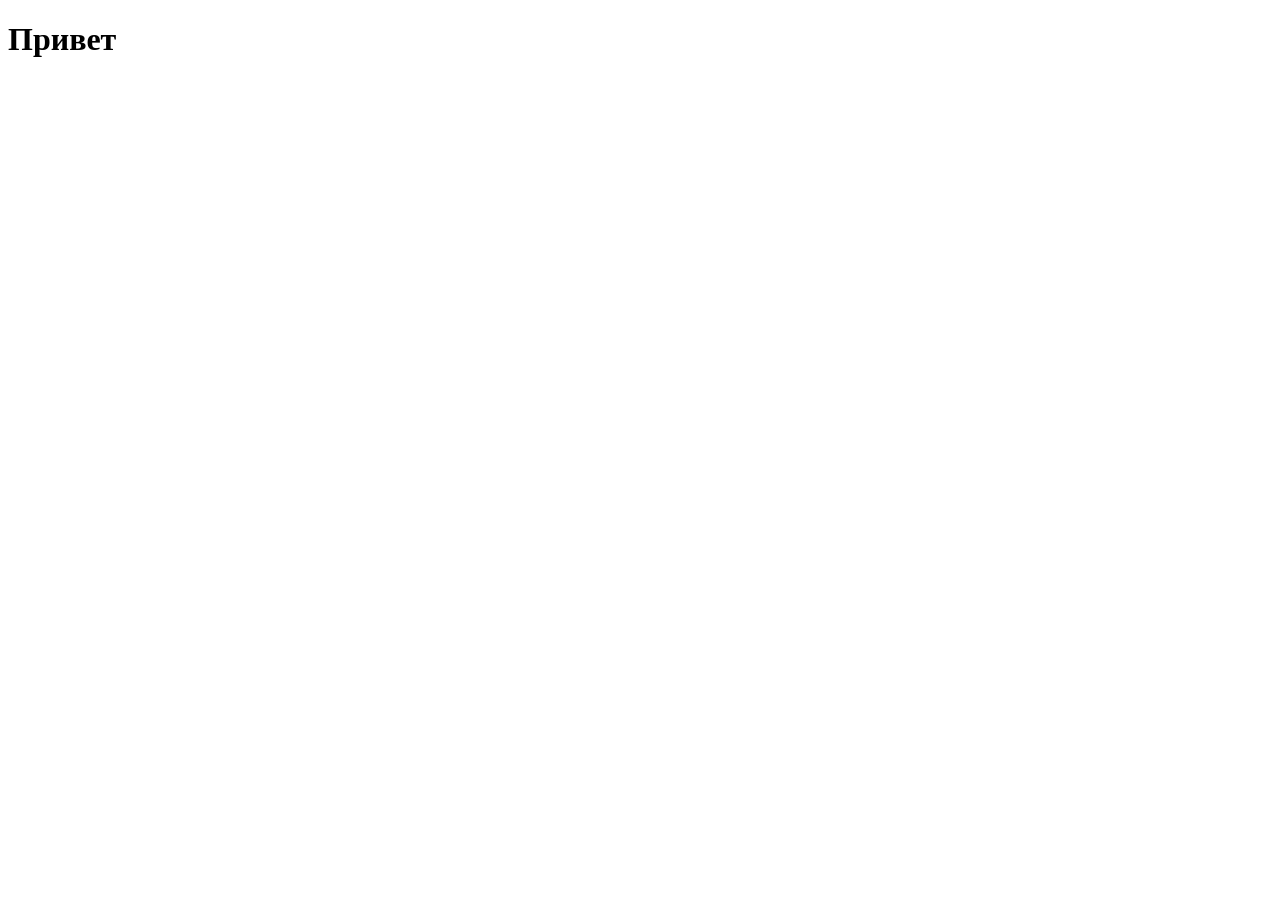
==== hw-1/index.html @ a37c357d "Изменения в файле index.html" ====
<!DOCTYPE html>
<html lang="en">
<head>
    <meta charset="UTF-8">
    <meta name="viewport" content="width=device-width, initial-scale=1.0">
    <title>Mini-Game</title>
</head>
<body>
    <header></header>
    <h1>Привет</h1>
</body>
</html>
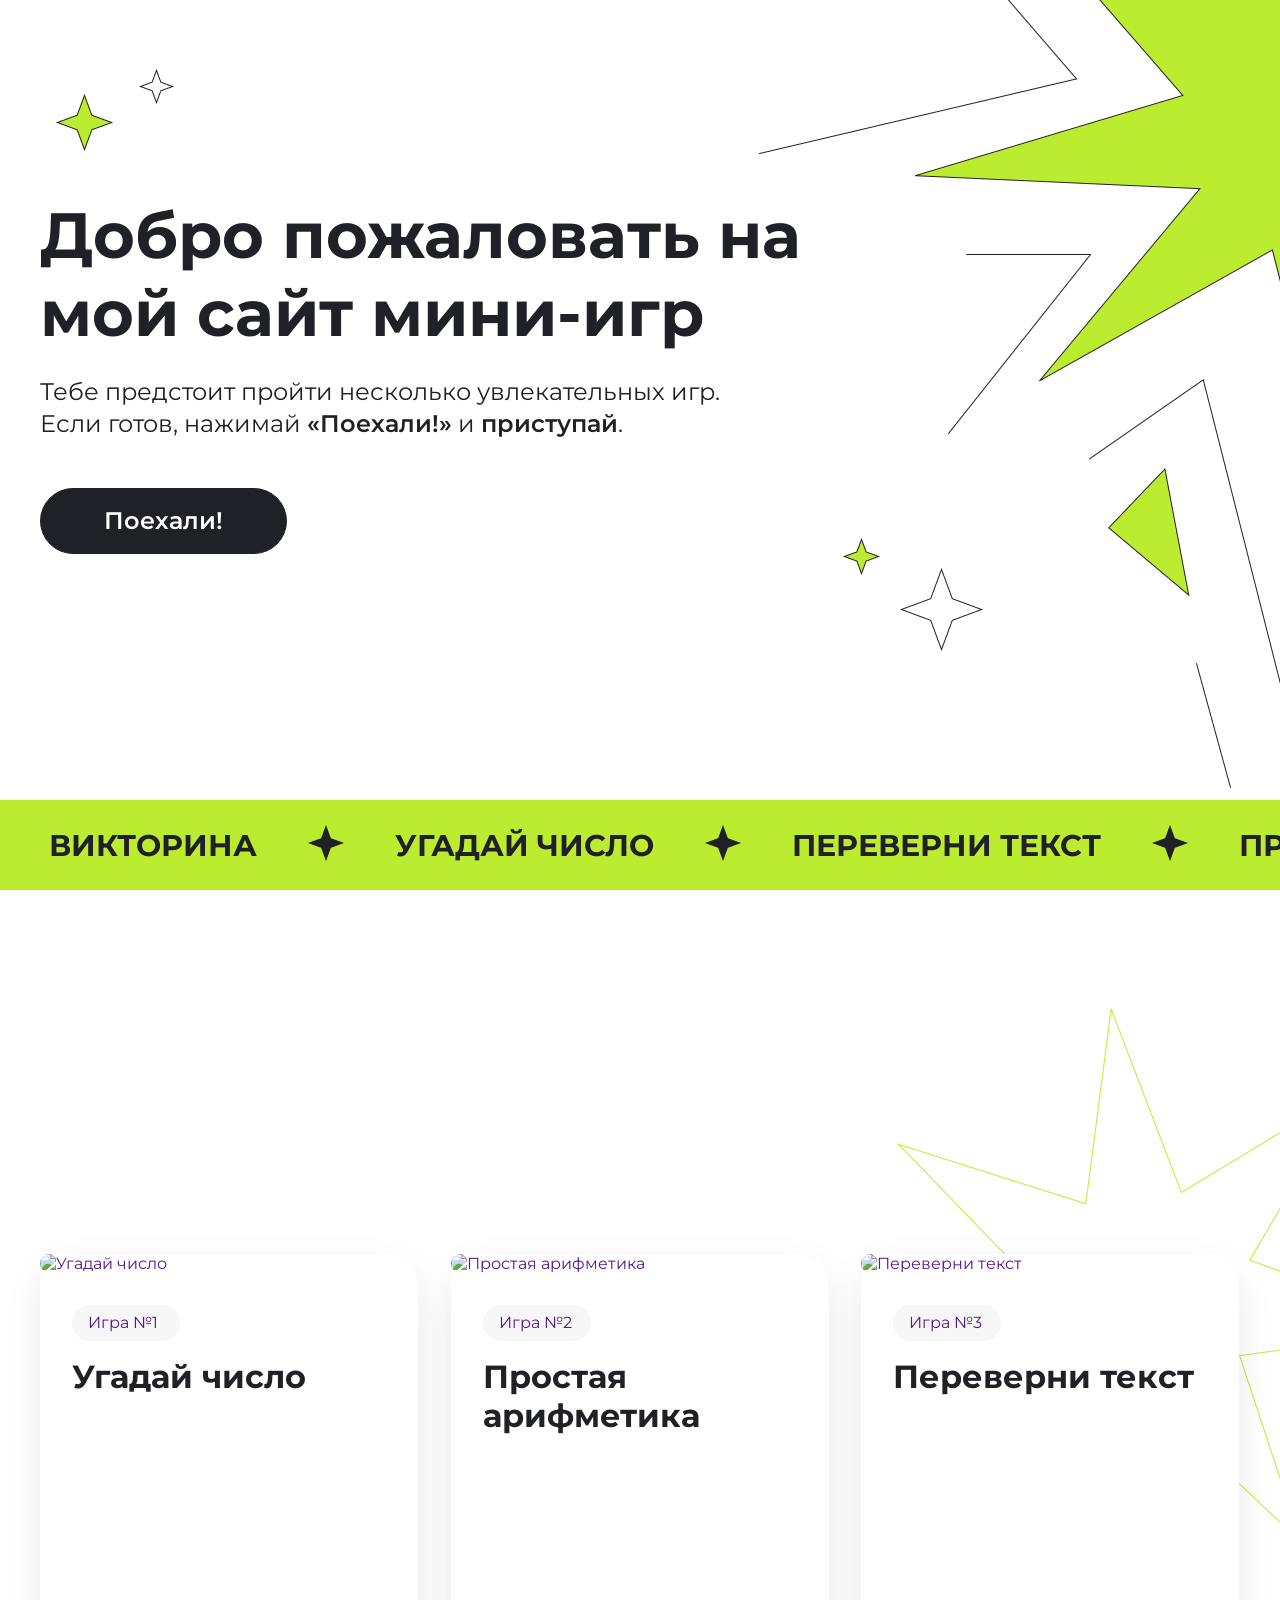
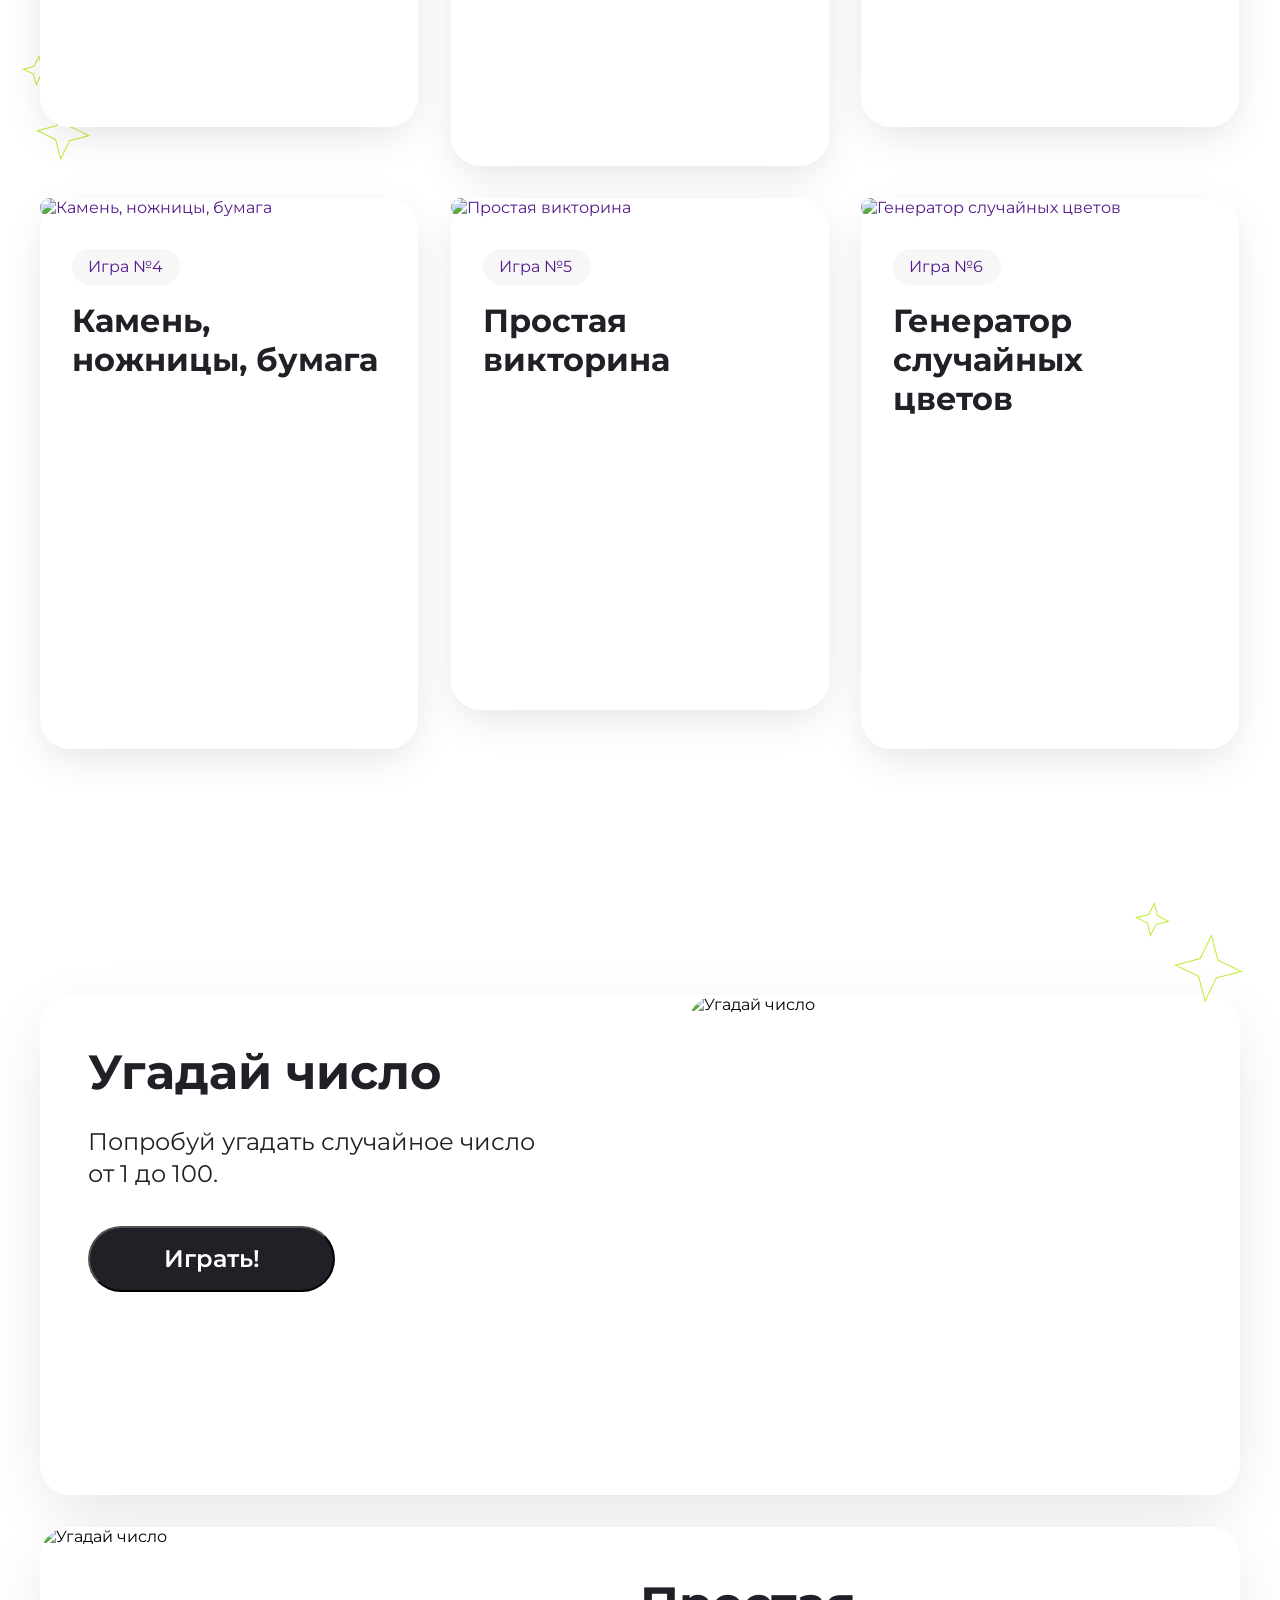
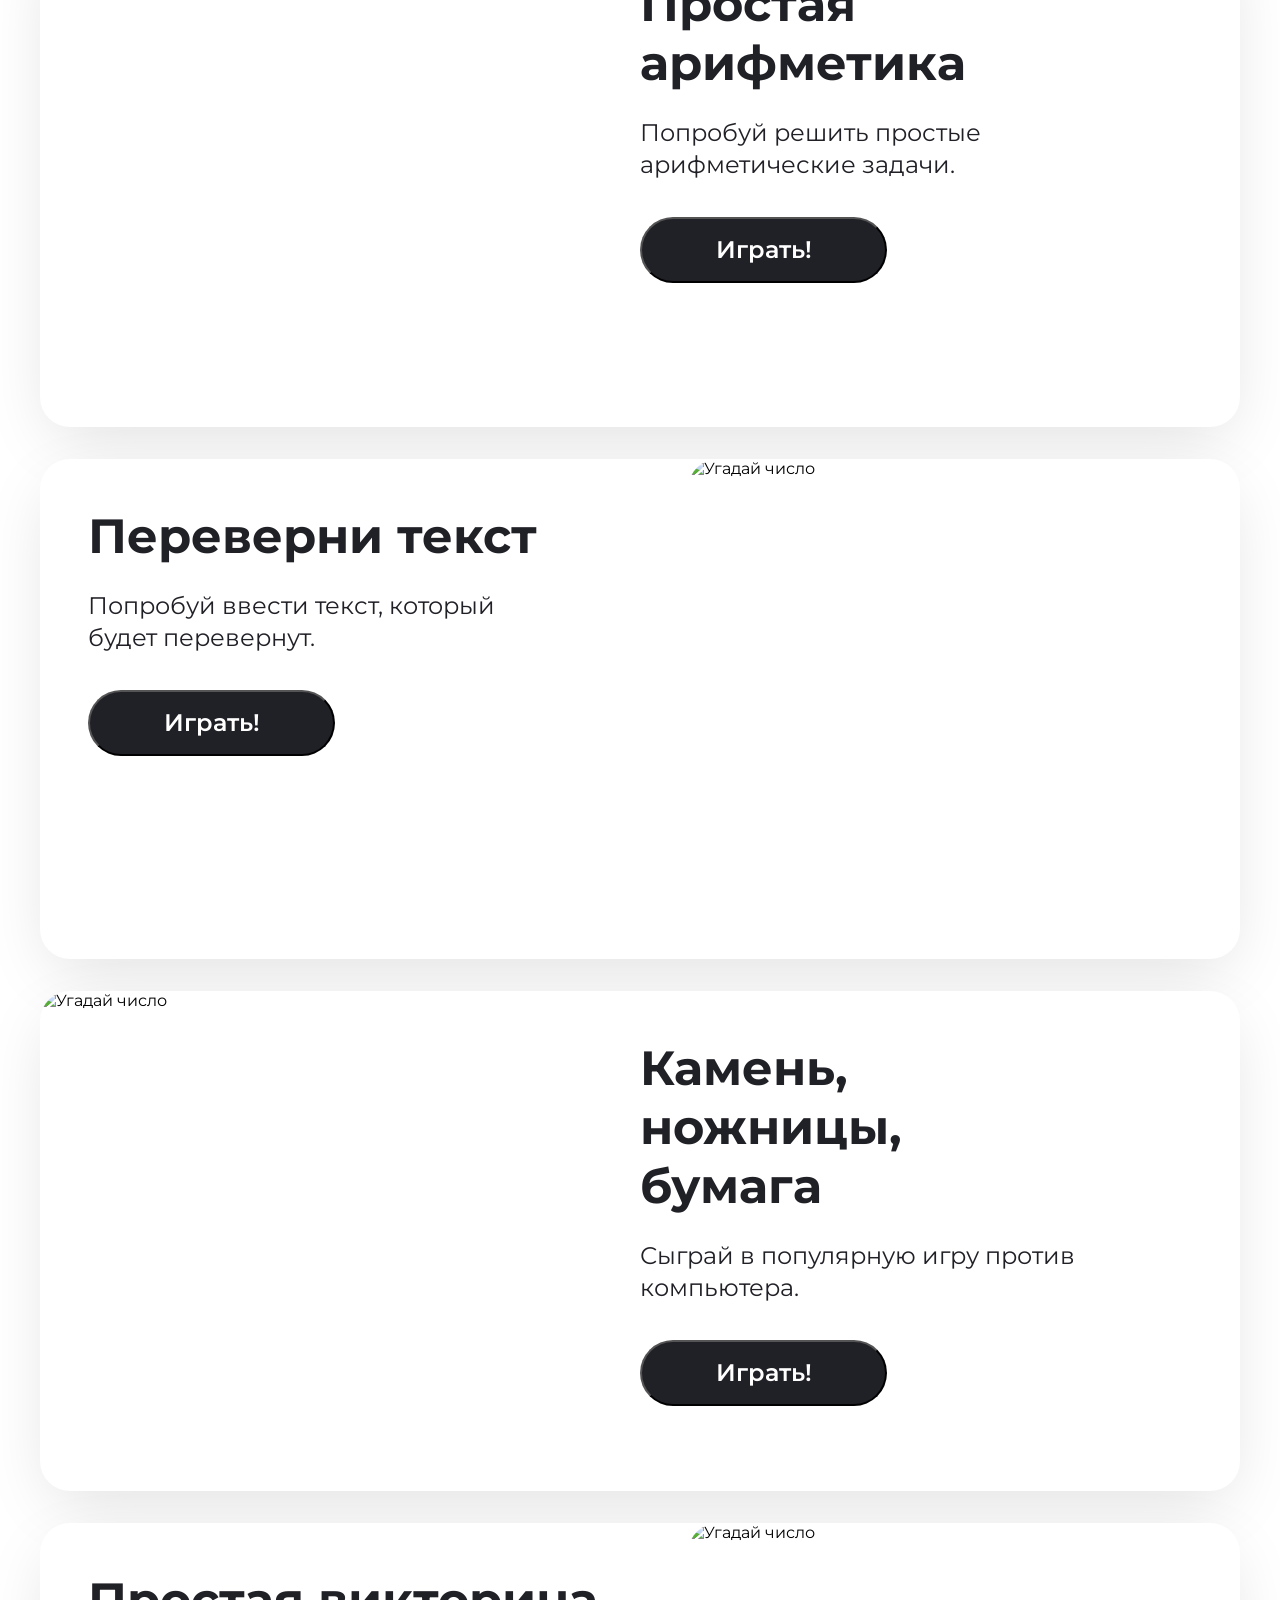
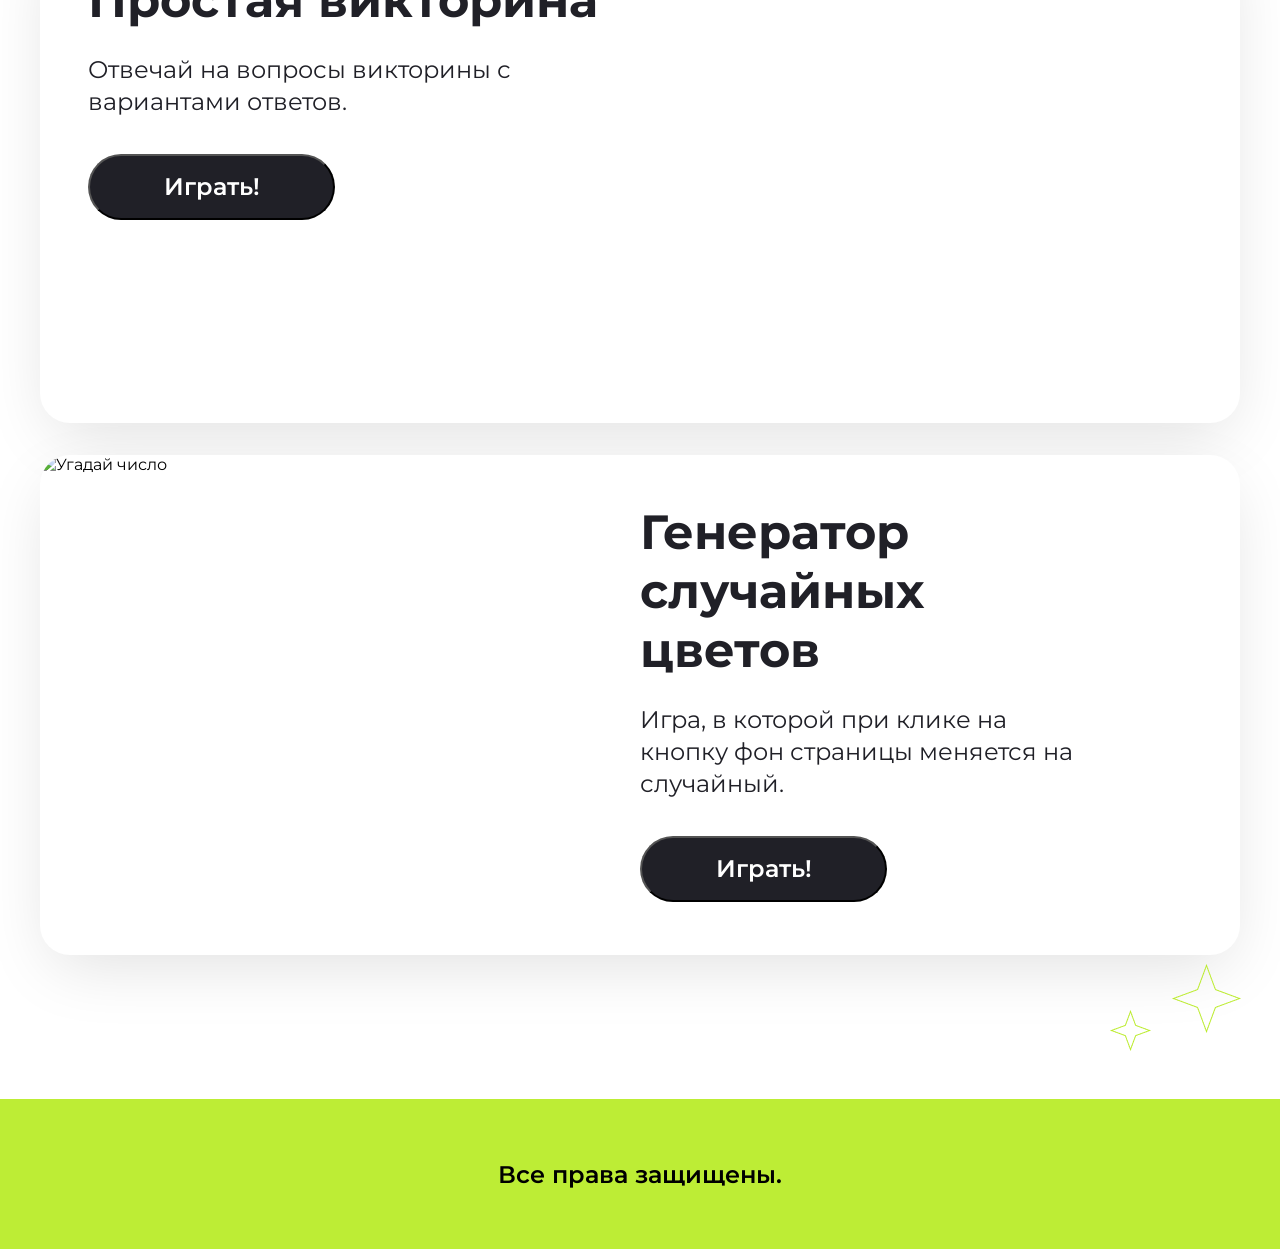
==== commit b8120bb9: "требуется ОГРОМНАЯ помощь" ====
--- a/hw-1/index.html
+++ b/hw-1/index.html
@@ -1,12 +1,195 @@
-<!DOCTYPE html>
+<!doctype html>
 <html lang="en">
-<head>
-    <meta charset="UTF-8">
-    <meta name="viewport" content="width=device-width, initial-scale=1.0">
+  <head>
+    <meta charset="UTF-8" />
+    <meta name="viewport" content="width=device-width, initial-scale=1.0" />
     <title>Mini-Game</title>
-</head>
-<body>
-    <header></header>
-    <h1>Привет</h1>
-</body>
-</html>+    <link rel="preconnect" href="https://fonts.googleapis.com" />
+    <link rel="preconnect" href="https://fonts.gstatic.com" crossorigin />
+    <link
+      href="https://fonts.googleapis.com/css2?family=Montserrat:ital,wght@0,100..900;1,100..900&display=swap"
+      rel="stylesheet"
+    />
+    <link rel="stylesheet" href="style.css" />
+  </head>
+  <body>
+     <div class="top center">
+      <header></header>
+       <div class="top__star">
+        <img class="star-1" src="images/star-1.png" alt="Star-1">
+        <img class="star-2" src="images/star-2.png" alt="star-2">
+        <img class="star-3" src="images/star-3.png" alt="star-3">
+        <img class="star-4" src="images/star-4.png" alt="star-4">
+            <img class="star-5" src="images/star-5.png" alt="star-5">     
+        <img class="line-1" src="images/line-1.png" alt="line-1">
+        <img class="line-2" src="images/line-2.png" alt="line-2"> 
+            <img class="line-3" src="images/line-3.png" alt="line-3">     
+        <img class="line-4" src="images/line-4.png" alt="line-4">
+        <img class="figure" src="images/figure.png" alt="figure">
+      </div> 
+      <section>
+        <h1 class="top__title">Добро пожаловать на мой сайт мини-игр</h1>
+        <p class="top__text">Тебе предстоит пройти несколько увлекательных игр. <br> Если готов, нажимай <span class="top__text-semibold">«Поехали!»</span> и <span class="top__text-semibold">приступай</span>.
+        </p>
+        <button class="top__button">Поехали!</button>
+      </section>
+    </div>
+     <div class="animated-line">
+        <div class="animated-line__content">
+          <span class="animated-line__text">Викторина</span>
+          <span class="animated-line__text">угадай число</span>
+          <span class="animated-line__text">Переверни текст</span>
+          <span class="animated-line__text">Простая арифметика</span>
+          <span class="animated-line__text">Камень, ножницы, бумага</span>
+          <span class="animated-line__text">Генератор случайных цветов</span>
+        </div>
+      </div>  
+    <section class="product-box center">
+           <img class="star-6" src="images/star-6.png" alt="star-6">     
+      <img class="star-7" src="images/star-7.png" alt="star-7">
+      <img class="star-8" src="images/star-8.png" alt="star-8"> 
+      <h2 class="product-box__title">Об играх</h2>
+      <p class="product-box__text">В моей коллекции представлено 6 игр на разные темы. <br> Игры несложные — в них может поиграть каждый. <br> Все игры доступны для пользования.</p>
+      <div class="product-box__content">
+        <a class="product-link" href="">
+          <article class="product">
+          <img class="product__image" src="images/cart-1.jpg" alt="Угадай число"/>
+          <div class="product__info">
+            <div class="product__text-box">
+              <p class="product__text">Игра №1</p>
+            </div>
+            <h3 class="product__name">Угадай число</h3>
+          </div>
+        </article>
+      </a>
+      <a class="product-link product-link_big" href="">
+        <article class="product product-big">
+          <img class="product__image" src="images/cart-2.jpg" alt="Простая арифметика"/>
+          <div class="product__info">
+            <div class="product__text-box">
+              <p class="product__text">Игра №2</p>
+            </div>
+            <h3 class="product__name">Простая арифметика</h3>
+          </div>
+        </article>
+      </a>
+      <a class="product-link" href="">
+        <article class="product">
+          <img class="product__image" src="images/cart-3.jpg" alt="Переверни текст"/>
+          <div class="product__info">
+            <div class="product__text-box">
+              <p class="product__text">Игра №3</p>
+            </div>
+            <h3 class="product__name">Переверни текст</h3>
+          </div>
+        </article>
+      </a>
+      <a class="product-link product-link_2row" href="">
+        <article class="product product-big_2row">
+          <img class="product__image" src="images/cart-4.jpg" alt="Камень, ножницы, бумага"/>
+          <div class="product__info">
+            <div class="product__text-box">
+              <p class="product__text">Игра №4</p>
+            </div>
+            <h3 class="product__name">Камень, ножницы, бумага</h3>
+          </div>
+        </article>
+      </a>
+      <a class="product-link product-link_big" href="">
+        <article class="product product-big">
+          <img class="product__image" src="images/cart-5.jpg" alt="Простая викторина"/>
+          <div class="product__info">
+            <div class="product__text-box">
+              <p class="product__text">Игра №5</p>
+            </div>
+            <h3 class="product__name">Простая викторина</h3>
+          </div>
+        </article>
+      </a>
+      <a class="product-link product-link_2row" href="">
+        <article class="product product-big_2row">
+          <img class="product__image" src="images/cart-6.jpg" alt="Генератор случайных цветов"/>
+          <div class="product__info">
+            <div class="product__text-box">
+              <p class="product__text">Игра №6</p>
+            </div>
+            <h3 class="product__name">Генератор случайных цветов</h3>
+          </div>
+        </article>
+      </a>
+      </div>
+    </section>
+    <section class="game-box center">
+      <img class="star-9" src="images/star-9.png" alt="star-9">
+      <img class="star-10" src="images/star-10.png" alt="star-10">
+      <img class="star-11" src="images/star-11.png" alt="star-11">
+      <img class="star-12" src="images/star-12.png" alt="star-12">
+      <h2 class="game-box__title">Мини-игры</h2>
+      <div class="game-box__content">
+<article class="game">
+  <div class="game__content">
+    <div class="game__info">
+      <h3 class="game__name">Угадай число</h3>
+      <p class="game__text">Попробуй угадать случайное число от 1 до 100.</p>
+    </div>
+  <button class="game__button">Играть!</button>
+  </div>
+   <img class="game__image" src="images/game-cart-1.jpg" alt="Угадай число"> 
+</article>
+<article class="game">
+  <img class="game__image" src="images/game-cart-2.jpg" alt="Угадай число">
+  <div class="game__content">
+    <div class="game__info">
+      <h3 class="game__name">Простая арифметика</h3>
+      <p class="game__text">Попробуй решить простые арифметические задачи.</p>
+    </div>
+  <button class="game__button">Играть!</button>
+  </div>
+</article>
+<article class="game">
+  <div class="game__content">
+    <div class="game__info">
+      <h3 class="game__name">Переверни текст</h3>
+      <p class="game__text">Попробуй ввести текст, который будет перевернут.</p>
+    </div>
+  <button class="game__button">Играть!</button>
+  </div>
+   <img class="game__image" src="images/game-cart-3.jpg" alt="Угадай число"> 
+</article>
+<article class="game">
+  <img class="game__image" src="images/game-cart-4.jpg" alt="Угадай число">
+  <div class="game__content">
+    <div class="game__info">
+      <h3 class="game__name">Камень,<br> ножницы,<br> бумага</h3>
+      <p class="game__text">Сыграй в популярную игру против компьютера.</p>
+    </div>
+  <button class="game__button">Играть!</button>
+  </div>
+</article>
+<article class="game">
+  <div class="game__content">
+    <div class="game__info">
+      <h3 class="game__name">Простая викторина</h3>
+      <p class="game__text">Отвечай на вопросы викторины с вариантами ответов.</p>
+    </div>
+  <button class="game__button">Играть!</button>
+  </div>
+   <img class="game__image" src="images/game-cart-5.jpg" alt="Угадай число"> 
+</article>
+<article class="game">
+  <img class="game__image" src="images/game-cart-6.jpg" alt="Угадай число">
+  <div class="game__content">
+    <div class="game__info">
+      <h3 class="game__name">Генератор<br> случайных<br> цветов</h3>
+      <p class="game__text">Игра, в которой при клике на кнопку фон страницы меняется на случайный.</p>
+    </div>
+  <button class="game__button">Играть!</button>
+  </div>
+</article>
+      </div>
+    </section> 
+    <footer class="footer center">
+      <p class="footer__text">Все права защищены.</p>
+    </footer>
+  </body>
+</html>
--- a/hw-1/style.css
+++ b/hw-1/style.css
@@ -0,0 +1,545 @@
+ 
+ 
+ 
+ 
+ 
+ 
+ 
+ 
+ /* 
+ 
+ Здравствуйте дз не готово к сдаче но я не могу в обсуждениях показать весь код
+ Всё было нормально пока я не сделал полосу анимированную с не большой помощью ИИ в позиционировании 
+ (почему то все смещалось внил и вправо зха пределы блока).
+ собрался делать коммит и увидел,Ю что картинка стала шире. До полосы анимированной я сделал всё звездочки на странице
+ всё было нормально, мне даже не пришлось их скрывать, они сами скрылись за пределами страницы и все было отлично. 
+ потом появиллась полоса прокрутки горизонтальная и звезды проявились за пределами страницы. 
+ так как нам не показывали как скрывать части элементов я воспользовался ИИ. все спрятал
+ Сделал полосу и увидел больше содержимого. вполлосе появилось больше текста, звезды стало большу часть видно.
+ увидел в отладчике, что 
+ блок top стал 1440px ширина вместо 1200
+ ширина body увеличилась с 1440 до 1654px
+ пока пытался как то решить это с ИИ ширина еще раз увеличилась до 2028px.
+ Снова пытался решить и исользоовал overflow: hidden и у меня появилось белое пространтство справа
+ которе увеличивалось само по себе каждый раз, от маленнькой колосы до поллвины экрана. 
+ потом я продолжил пытаться устранить причину и методом исключения удалял блоки и стили по очереди. подклбчал скрипты, рамки и цвета для проверки
+ ничего не нашел. Ниодин из элементов не обладает шириной больше 1440px, ничего не вылехадл. я скрыл полосу и звезды.
+ ничего не решало проблему, как в один моентприоткрытом отладчике проблема не исчезла, 
+ но когда я его закрыл, снова появилось белое пространство, которе не является часть body.
+ Проблкма не в браузере, пробовал октрывать в другом. К сожалению, так как только познакомился с коммитами, забыл сделать и откатываться некуда.
+ Я и ИИ не справились. Если после вашего ответа не проучится решить эту проблему, вижу только ваинат полностью все переписывать, 
+ но подозреваю что снова наткнусь на эту проблему из за какой то строчки.
+
+ очень тяжело было сделать полосу анимированную, по причине того, что всё сьезжало и не применялись падинги и gap. 
+ и эти звездочки позиционировать импровизируя и скрывать вообще капец. А в лекциях нам такого не показывали
+ так же в блоке "об играх" grid было тяжело реальзовать. Наставник сказал, оставить текущее решение. 
+ Там у карточки 1, 3, 5 почему то зеленое пространство снизу, отступы не заданные и я многочасов пытался убнрать из с ИИ, но не вышло.
+
+ помгите пожалуйста решить проблему с белым пространством, звездами и полосой. Соориентировать меня типо. 
+ 
+ */
+
+
+ 
+ 
+ 
+ 
+ 
+ 
+ * {                                        
+  margin: 0;
+  padding: 0;
+}
+
+ html, body {
+  max-width: 1440px;
+   overflow-x: hidden;  
+}    
+
+body,
+input,
+button,
+textarea,
+select {
+  font-family: "Montserrat", sans-serif;
+  font-optical-sizing: auto;
+}
+
+.center {
+  padding-left: calc(50% - 600px);
+  padding-right: calc(50% - 600px);
+}
+
+.star-1 {  
+position: absolute;
+top: 11.75%;
+left: 4.375%;
+}
+
+.star-2 {  
+position: absolute;
+top: 8.625%;
+left: 10.83%;
+}
+
+.star-3 {  
+position: absolute;
+top: 67.25%;
+left: 65.83%;
+}
+
+.star-4 {  
+position: absolute;
+top: 71%;
+left: 70.35%;
+}
+
+.star-5 {  
+position: absolute;
+top: -32%;
+left: 71.5%;
+}
+
+.line-1 { 
+position: absolute;
+top: -1.25%;
+left: 59.3%;
+}
+
+.line-2 { 
+position: absolute;
+top: 31.75%;
+left: 74.1%;
+}
+
+.line-3 { 
+position: absolute;
+top: 47.4%;
+left: 85.1%;
+overflow: visible;
+}
+
+.line-4 { 
+position: absolute;
+top: 82.9%;
+left: 93.4%;
+}
+
+.figure { 
+position: absolute;
+top: 58.5%;
+left: 86.6%;
+} 
+
+.top {
+  background-image: url(images/top.jpg);
+  background-repeat: no-repeat;
+  background-size: cover;
+  background-position: center;
+  height: 800px;
+  position: relative;
+  overflow: visible;    
+
+.top__title {                              
+color: rgba(32, 32, 39, 1);
+font-family: "Montserrat";
+font-size: 64px;
+font-weight: 700;
+line-height: 78px;
+letter-spacing: 0px;
+text-align: left;
+max-width: 769px;
+padding-top: 196px;
+padding-bottom: 24px;
+}
+
+.top__text {  
+color: rgba(32, 32, 39, 1);
+font-family: "Montserrat";
+font-size: 24px;
+font-weight: 400;
+line-height: 32px;
+letter-spacing: 0px;
+text-align: left;
+max-width: 769px;
+}
+
+.top__text-semibold { 
+  font-weight: 600;
+
+}
+
+.top__button {  
+box-sizing: border-box;
+border: 1px solid rgba(32, 32, 39, 1);
+border-radius: 60px;
+background: rgba(32, 32, 39, 1);
+color: rgba(255, 255, 255, 1);
+font-family: "Montserrat";
+font-size: 24px;
+font-weight: 600;
+line-height: 34px;
+letter-spacing: 0%;
+text-align: center;
+width: 247px;
+height: 66px;
+margin-top: 48px;
+margin-bottom: 156px;
+}
+
+.top__button:hover {  
+  border: 1px solid rgba(0, 0, 0, 1);
+  background: rgba(255, 255, 255, 1);
+  color: rgba(32, 32, 39, 1);
+}
+}
+
+  .animated-line {
+  background-color: rgba(188, 236, 48, 1);
+  width: 100%;
+  height: 90px;
+  overflow: hidden;
+  white-space: nowrap;
+  z-index: 1; 
+}
+
+.animated-line__content {
+  display: inline-flex;
+  align-items: center;
+  gap: 51px;
+  height: 100%;
+  padding: 27px 49px;
+  box-sizing: border-box;
+}
+
+.animated-line__text {
+  display: inline-flex;
+  align-items: center;
+  gap: 51px;
+  color: rgba(32, 32, 39, 1);
+  font-family: "Montserrat", sans-serif;
+  font-size: 30px;
+  font-weight: 700;
+  line-height: 110%;
+  letter-spacing: 4%;
+  text-transform: uppercase;
+}
+
+.animated-line__text::after {
+  content: url(images/animated-line-star.png);
+  display: inline-flex;
+  align-items: center;
+  line-height: 1;
+} 
+
+.star-6 { 
+position: absolute;
+top: 8%;
+left: 68%;
+overflow: visible;
+}
+
+.star-7 { 
+position: absolute;
+top: 52.4%;
+left: 1.7%;
+}
+
+.star-8 { 
+position: absolute;
+top: 55.9%;
+left: 2.8%;
+} 
+
+
+
+.product-box {  
+background-image: url(images/product-box.jpg);
+background-size: cover;
+background-repeat: no-repeat;
+background-position: center;
+position: relative;
+
+
+.product-box__title {                   
+color: rgba(255, 255, 255, 1);
+font-family: "Montserrat";
+font-size: 64px;
+font-weight: 700;
+line-height: 78px;
+letter-spacing: 0px;
+text-align: left;
+padding-top: 94px;
+padding-bottom: 24px;
+}
+
+.product-box__text { 
+color: rgba(255, 255, 255, 1);
+font-family: "Montserrat";
+font-size: 24px;
+font-weight: 400;
+line-height: 32px;
+letter-spacing: 0px;
+text-align: left;
+padding-bottom: 72px;
+width: 788px;
+}
+}
+
+.product-box__content { 
+display: grid;
+grid-template-columns: repeat(12, 1fr);   
+gap: 32px; 
+}
+
+
+.product-link { 
+display: block;
+width: 378px;
+height: 473px;
+text-decoration: none;
+ grid-column: span 4; 
+ z-index: 1;
+}
+
+.product-link_big { 
+  display: block;
+  width: 378px;  
+  height: 512px;
+  text-decoration: none;
+  grid-column: span 4; 
+}
+
+.product-link_2row {  
+width: 378px;
+height: 551px;
+display: block;
+text-decoration: none;
+grid-column: span 4; 
+}
+
+.product { 
+border-radius: 30px;
+box-shadow: 0px 12.61px 42.251190185546875px -7.57px rgba(0, 0, 0, 0.13);
+background: rgba(255, 255, 255, 1);   
+width: 378px;
+height: 473px;
+
+
+.product__image {         
+width: 378px;
+height: 314px;
+border-radius: 30px;
+}
+
+.product__info {  
+  display: flex;
+  flex-direction: column;
+  justify-content: flex-start;
+  align-items: flex-start;
+  gap: 16px;
+  padding: 32px 32px 36px 32px;
+}
+
+.product__text-box {  
+width: 108px;
+height: 36px;
+border-radius: 52.58px;
+background: rgba(247, 247, 247, 1);
+}
+
+.product__text {  
+display: flex;
+flex-direction: row;
+justify-content: flex-start;
+align-items: center;
+padding: 8px 16px 10px 16px;
+}
+
+
+
+.product__name {  
+color: rgba(32, 32, 39, 1);
+font-family: "Montserrat";
+font-size: 32px;
+font-weight: 700;
+line-height: 39px;
+letter-spacing: 0px;
+text-align: left;
+}
+}
+
+
+.product-big {  
+height: 512px;
+}
+
+.product-big_2row { 
+ height: 551px;
+}
+
+ .star-9 { 
+position: absolute;
+top: 4.3%;
+left: 88.7%;
+}
+
+.star-10 { 
+position: absolute;
+top: 5.2%;
+left: 91.7%;
+}
+
+.star-11 { 
+position: absolute;
+top: 97.5%;
+left: 86.7%;
+}
+
+.star-12 { 
+position: absolute;
+top: 96.2%;
+left: 91.6%;
+} 
+
+.game-box { 
+background-image: url(images/game-box.jpg);
+background-size: cover;
+background-repeat: no-repeat;
+background-position: center;
+position: relative;
+
+.game-box__title {  
+  color: rgba(255, 255, 255, 1);
+font-family: "Montserrat";
+font-style: Bold;
+font-size: 64px;
+font-weight: 700;
+line-height: 78px;
+letter-spacing: 0px;
+text-align: left;
+padding-top: 96px;
+padding-bottom: 72px;
+}
+
+.game-box__content {    
+display: flex;
+flex-direction: column;
+justify-content: flex-start;
+gap: 32px;
+padding-bottom: 144px;
+}
+}
+
+
+
+.game { 
+border-radius: 30px;
+box-shadow: 0px 20px 67px -12px rgba(0, 0, 0, 0.13);
+background: rgba(255, 255, 255, 1);
+display: flex;
+flex-direction: row;
+justify-content: flex-start;
+align-items: flex-start;
+height: 500px;
+
+.game__content {   
+display: flex;
+flex-direction: column;
+justify-content: flex-start;
+align-items: flex-start;
+gap: 36px;
+padding: 48px 48px 203px 48px;
+width: 600px;
+}
+.game__info { 
+display: flex;
+flex-direction: column;
+justify-content: flex-start;
+align-items: flex-start;
+gap: 24px;
+
+}
+
+.game__name { 
+color: rgba(32, 32, 39, 1);
+font-family: "Montserrat";
+font-size: 48px;
+font-weight: 700;
+line-height: 59px;
+letter-spacing: 0px;
+text-align: left;
+}
+
+.game__text { 
+color: rgba(32, 32, 39, 1);
+font-family: "Montserrat";
+font-size: 24px;
+font-weight: 400;
+line-height: 32px;
+letter-spacing: 0px;
+text-align: left;
+width: 447px;
+}
+
+.game__button { 
+color: rgba(255, 255, 255, 1);
+font-family: "Montserrat";
+font-style: SemiBold;
+font-size: 24px;
+font-weight: 600;
+line-height: 141.69%;
+letter-spacing: 0%;
+text-align: center;
+border-radius: 60px;
+background: rgba(32, 32, 39, 1);
+width: 247px;
+height: 66px;
+width: 247px;
+height: 66px;
+}
+
+.game__image {  
+border-radius: 30px;
+width: 600px;
+height: 500px;
+}
+
+}
+
+footer {  
+background: rgba(189, 237, 53, 1);
+height: 150px;
+display: flex;
+justify-content: center;  
+align-items: center;
+
+.footer__text { 
+color: rgba(0, 0, 0, 1);
+font-family: "Montserrat";
+font-size: 24px;
+font-weight: 600;
+line-height: 29px;
+letter-spacing: 0px;
+text-align: center;
+} 
+} 
+
+
+
+
+
+
+
+
+
+
+
+
+
+
+
+
+
+
+
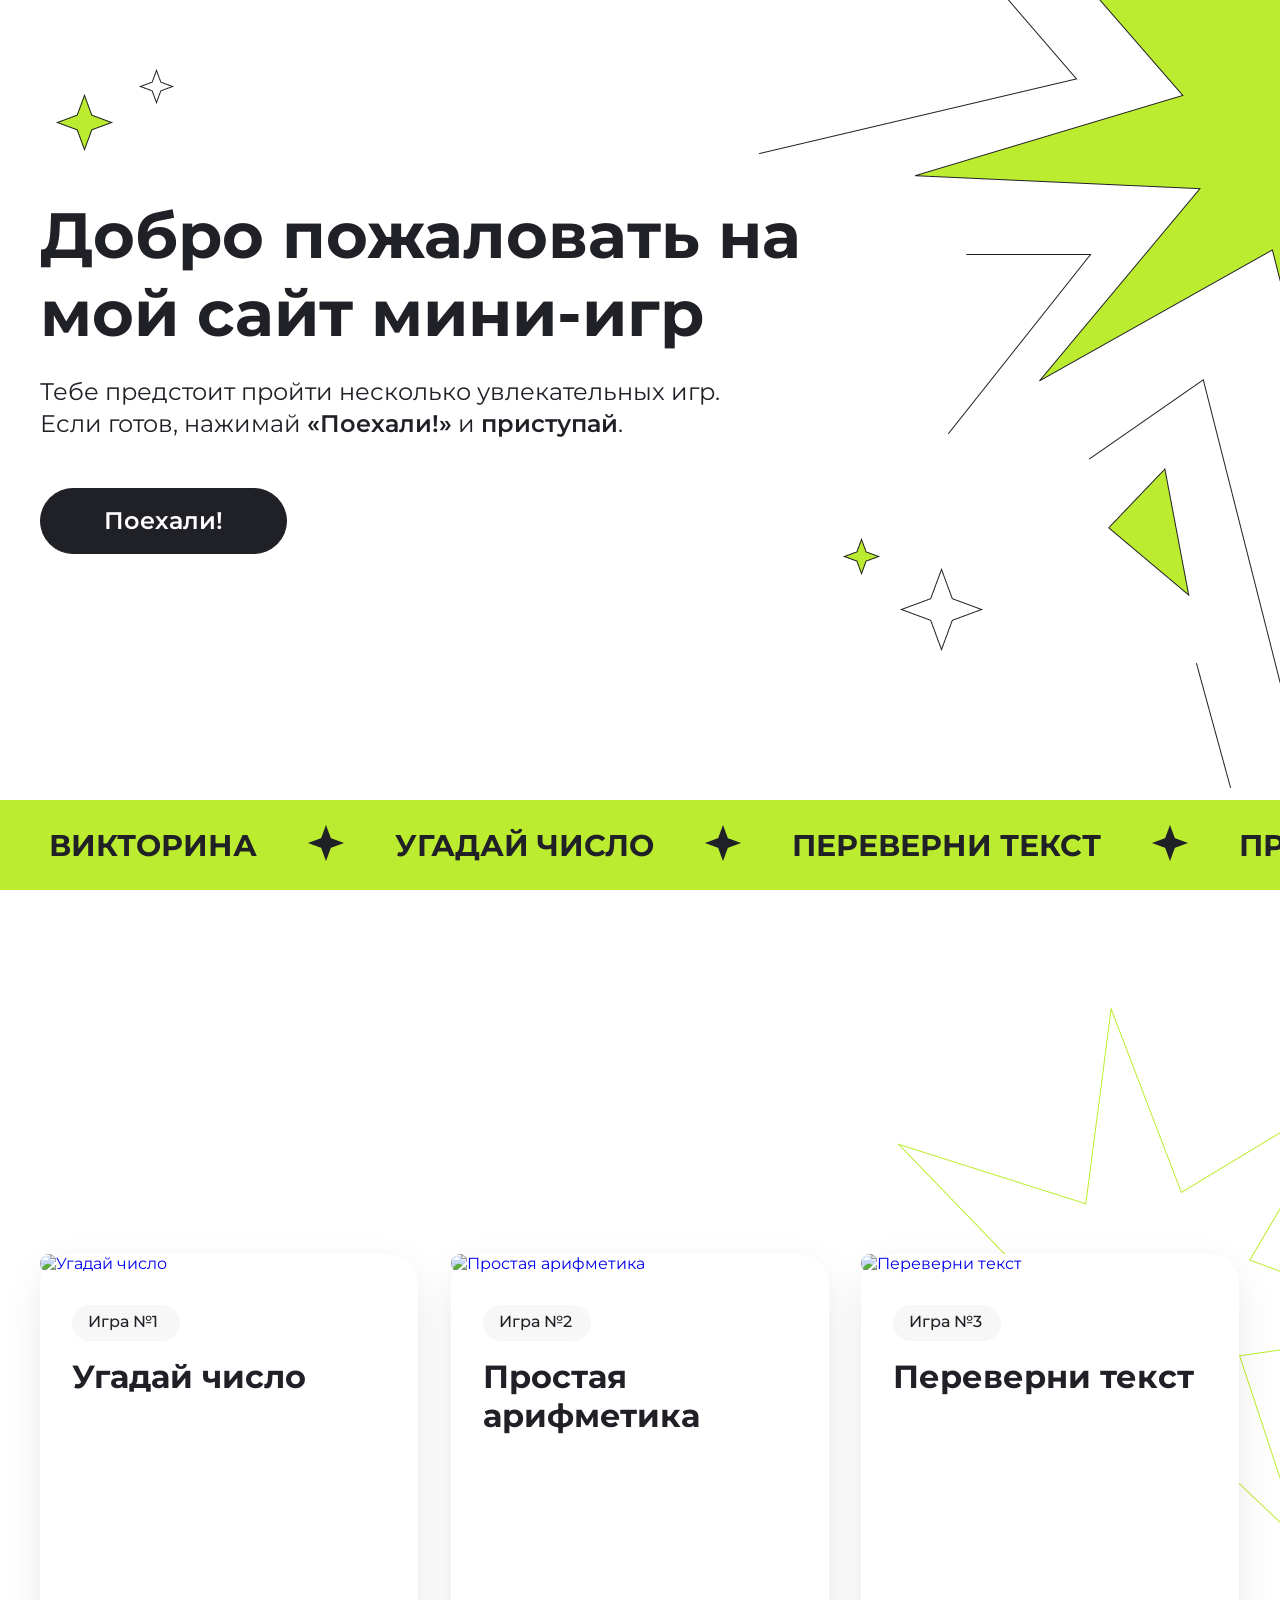
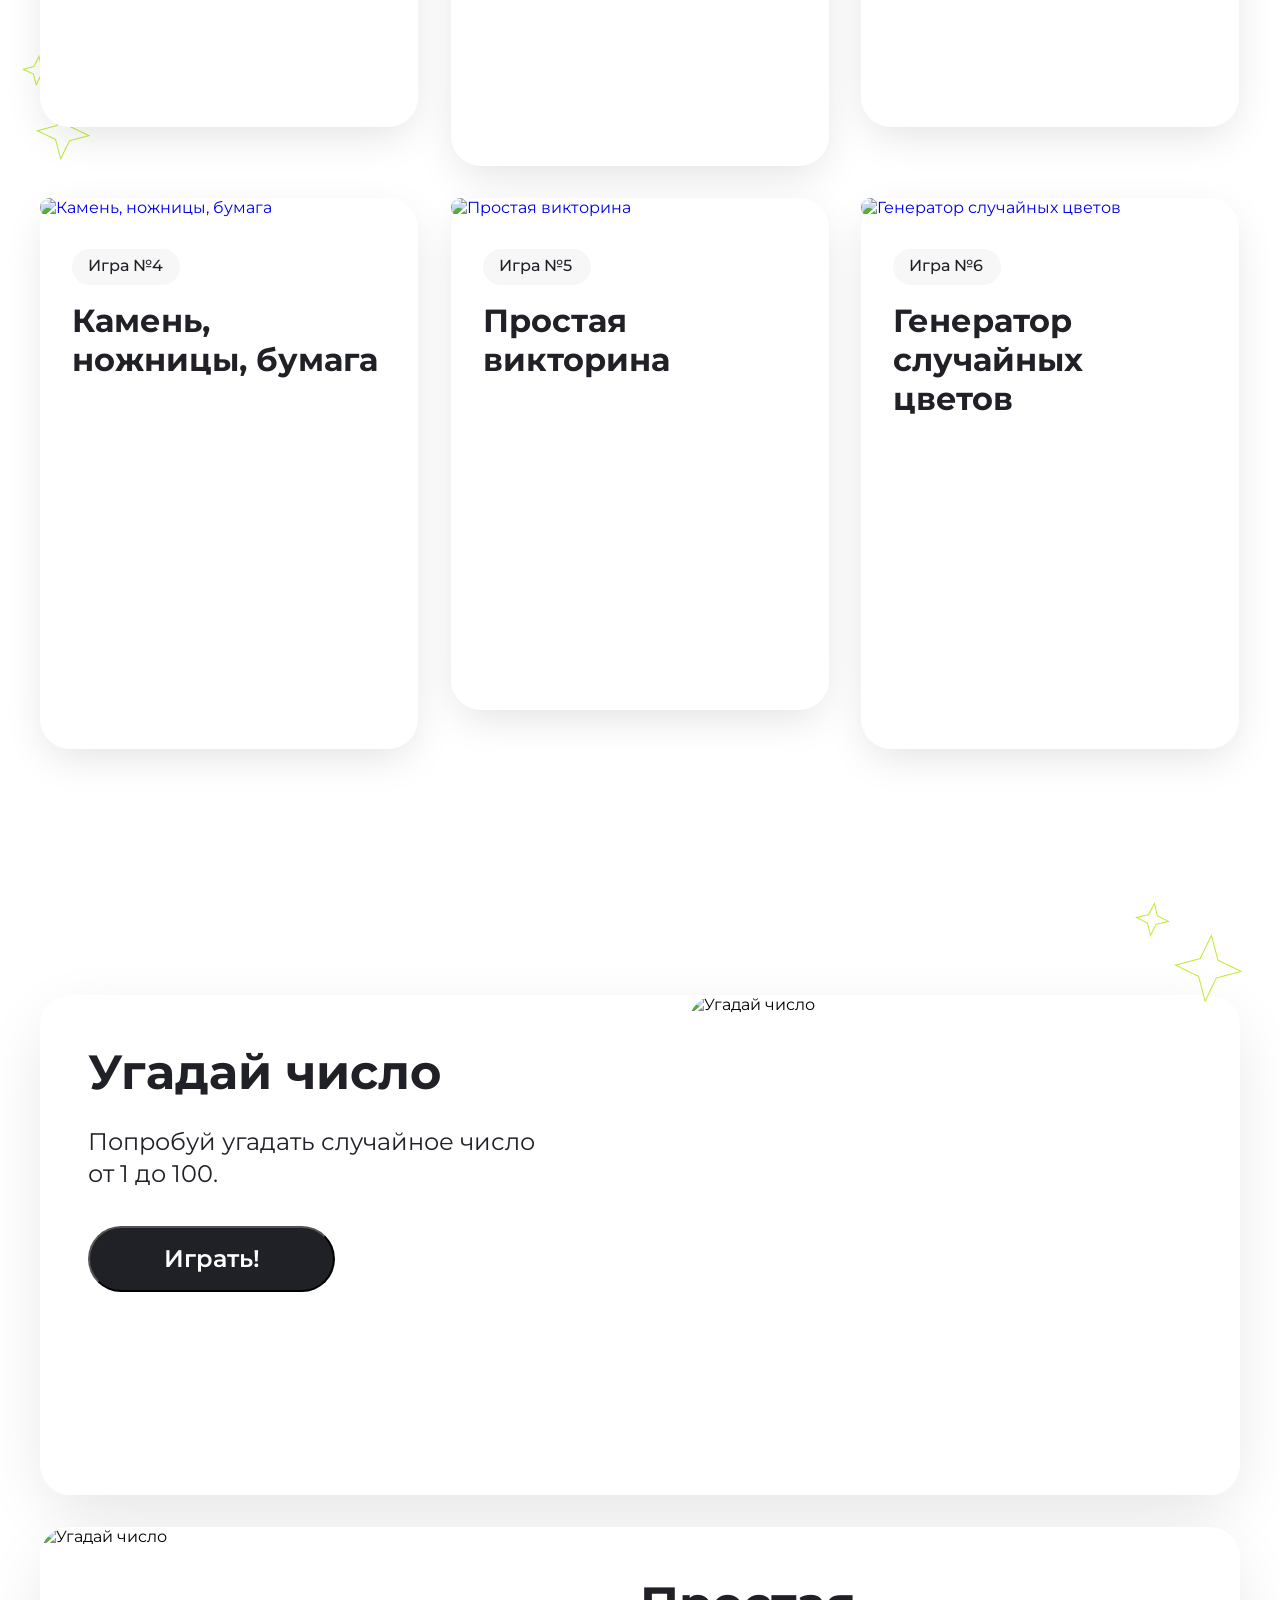
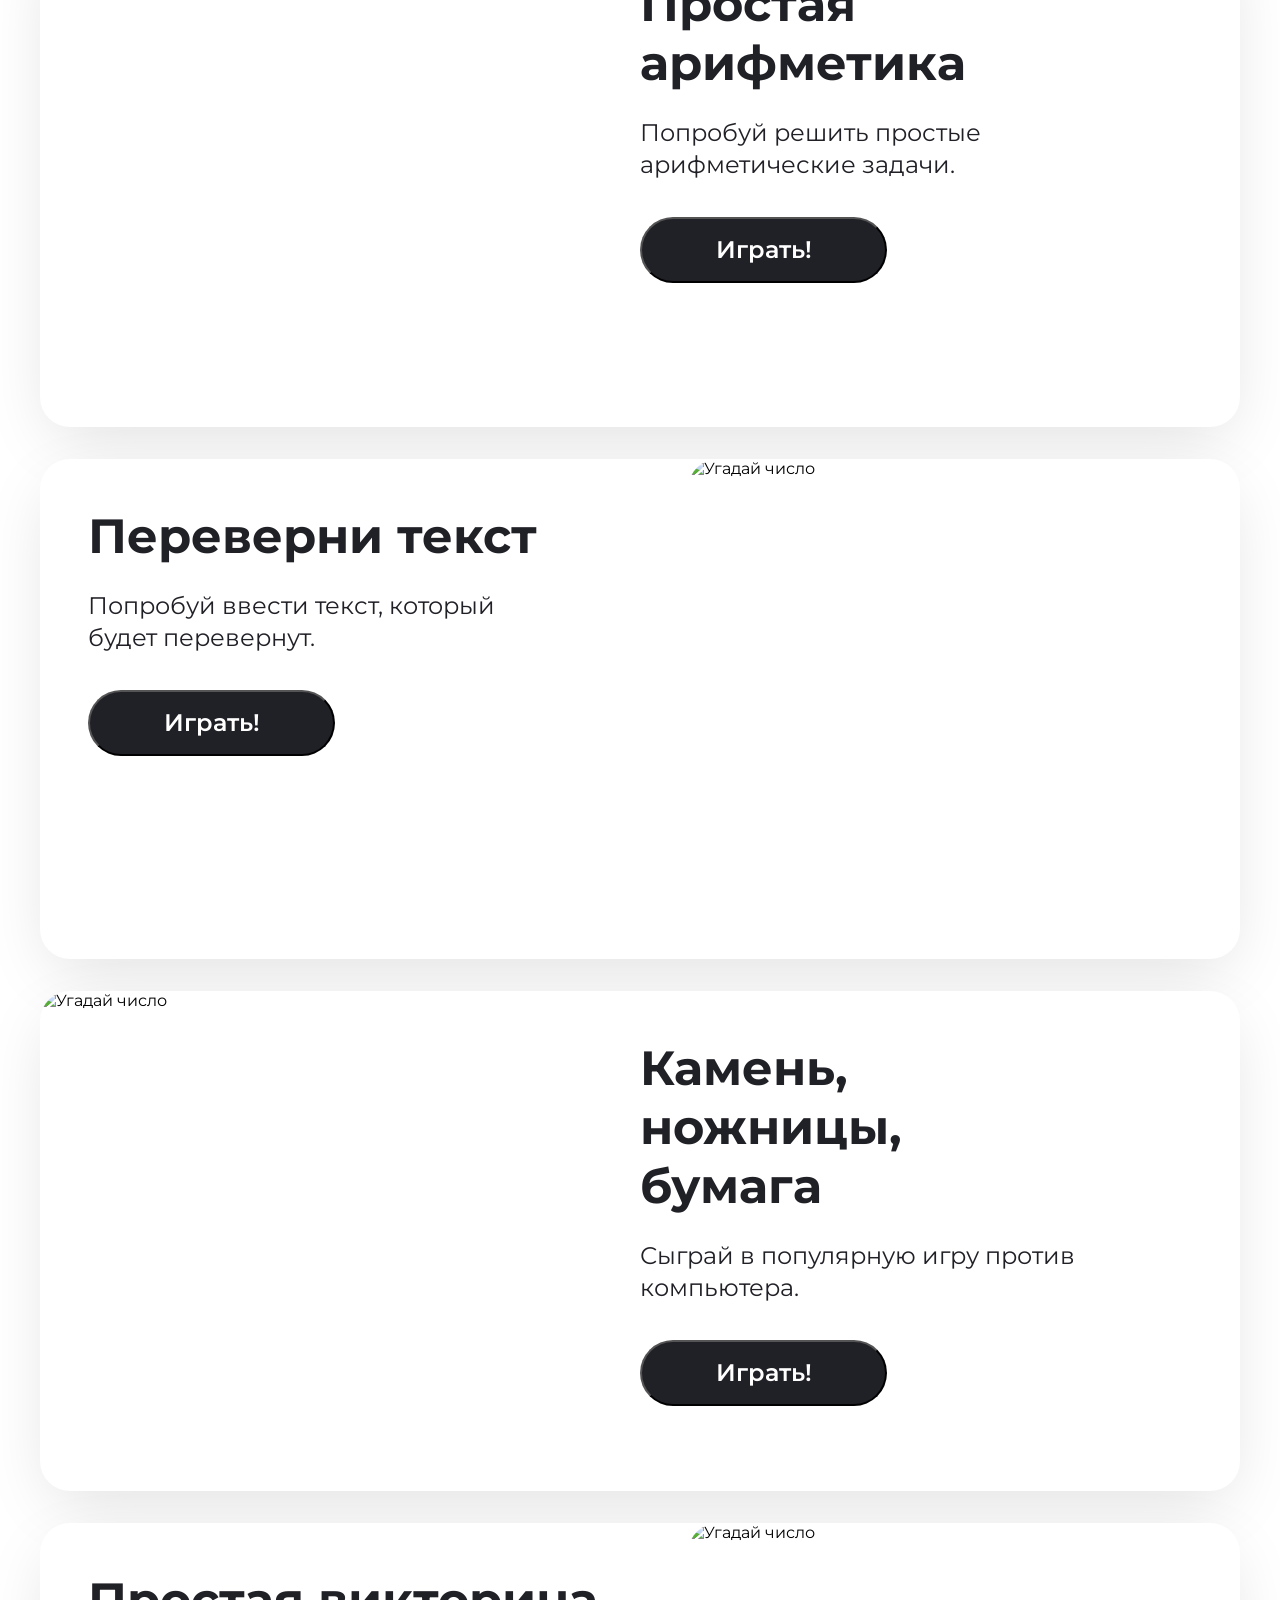
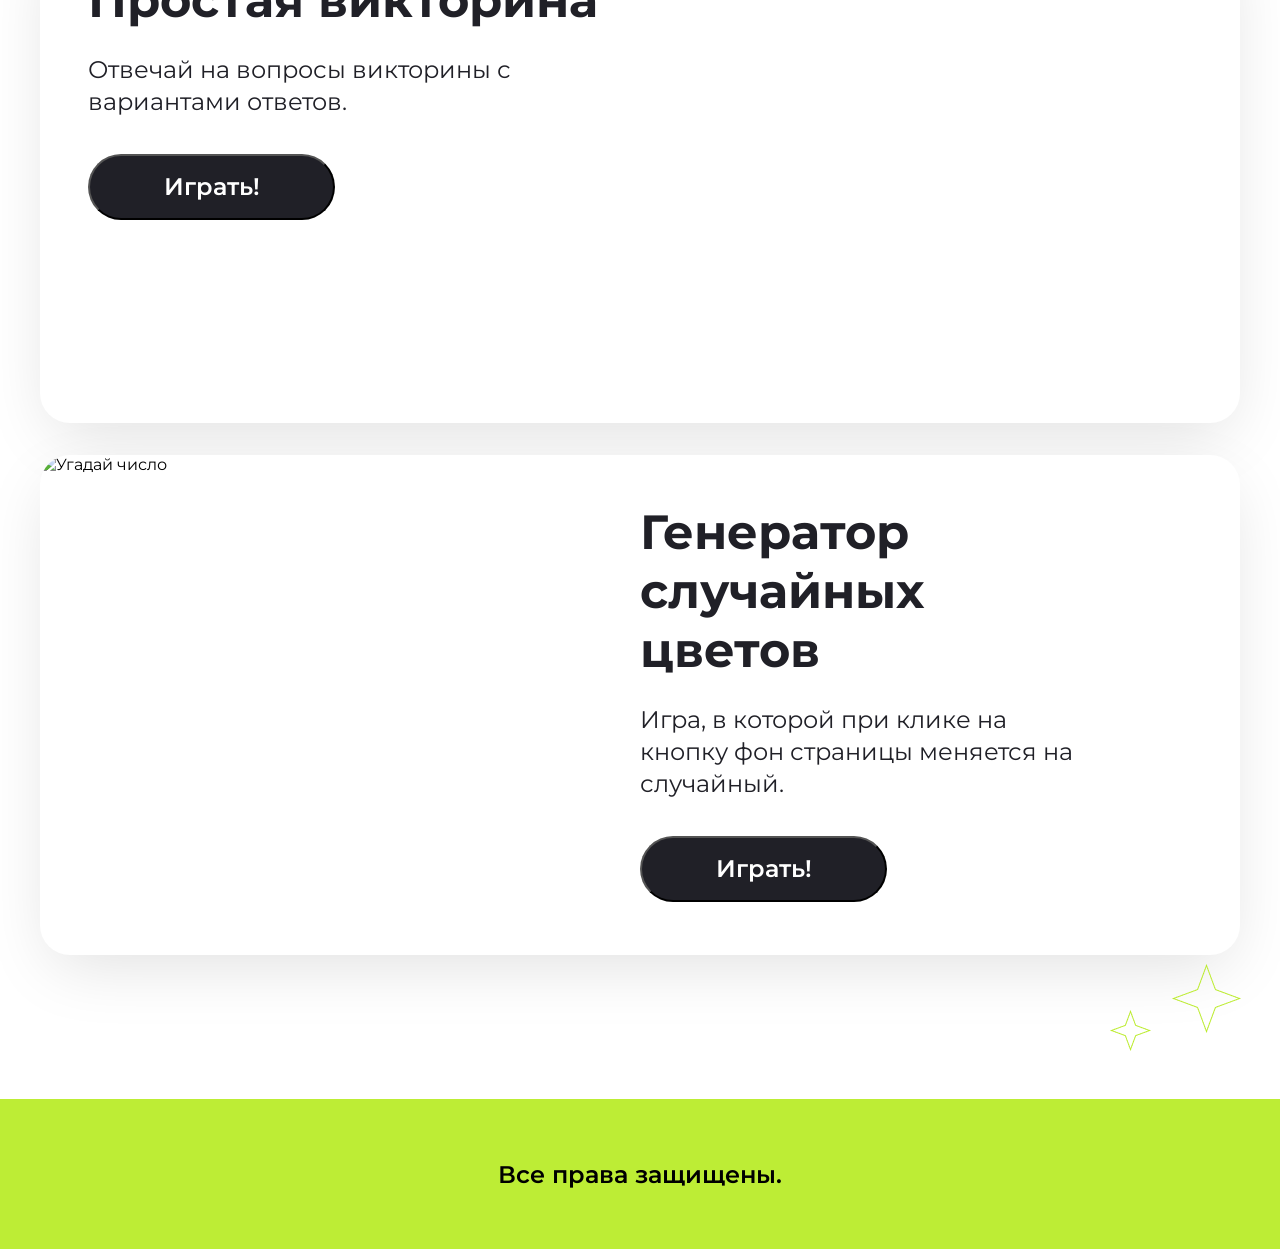
==== commit cc90d6bf: "Доработка кода и не решенный вопрос." ====
--- a/hw-1/index.html
+++ b/hw-1/index.html
@@ -31,7 +31,7 @@
         <h1 class="top__title">Добро пожаловать на мой сайт мини-игр</h1>
         <p class="top__text">Тебе предстоит пройти несколько увлекательных игр. <br> Если готов, нажимай <span class="top__text-semibold">«Поехали!»</span> и <span class="top__text-semibold">приступай</span>.
         </p>
-        <button class="top__button">Поехали!</button>
+        <a href="#about-games"><button class="top__button" >Поехали!</button></a>
       </section>
     </div>
      <div class="animated-line">
@@ -44,14 +44,14 @@
           <span class="animated-line__text">Генератор случайных цветов</span>
         </div>
       </div>  
-    <section class="product-box center">
-           <img class="star-6" src="images/star-6.png" alt="star-6">     
+    <section id="about-games" class="product-box center">
+      <img class="star-6" src="images/star-6.png" alt="star-6">     
       <img class="star-7" src="images/star-7.png" alt="star-7">
       <img class="star-8" src="images/star-8.png" alt="star-8"> 
       <h2 class="product-box__title">Об играх</h2>
       <p class="product-box__text">В моей коллекции представлено 6 игр на разные темы. <br> Игры несложные — в них может поиграть каждый. <br> Все игры доступны для пользования.</p>
       <div class="product-box__content">
-        <a class="product-link" href="">
+        <a class="product-link" href="#game-1">
           <article class="product">
           <img class="product__image" src="images/cart-1.jpg" alt="Угадай число"/>
           <div class="product__info">
@@ -62,7 +62,7 @@
           </div>
         </article>
       </a>
-      <a class="product-link product-link_big" href="">
+      <a class="product-link product-link_big" href="#game-2">
         <article class="product product-big">
           <img class="product__image" src="images/cart-2.jpg" alt="Простая арифметика"/>
           <div class="product__info">
@@ -73,7 +73,7 @@
           </div>
         </article>
       </a>
-      <a class="product-link" href="">
+      <a class="product-link" href="#game-3">
         <article class="product">
           <img class="product__image" src="images/cart-3.jpg" alt="Переверни текст"/>
           <div class="product__info">
@@ -84,7 +84,7 @@
           </div>
         </article>
       </a>
-      <a class="product-link product-link_2row" href="">
+      <a class="product-link product-link_2row" href="#game-4">
         <article class="product product-big_2row">
           <img class="product__image" src="images/cart-4.jpg" alt="Камень, ножницы, бумага"/>
           <div class="product__info">
@@ -95,7 +95,7 @@
           </div>
         </article>
       </a>
-      <a class="product-link product-link_big" href="">
+      <a class="product-link product-link_big" href="#game-5">
         <article class="product product-big">
           <img class="product__image" src="images/cart-5.jpg" alt="Простая викторина"/>
           <div class="product__info">
@@ -106,7 +106,7 @@
           </div>
         </article>
       </a>
-      <a class="product-link product-link_2row" href="">
+      <a class="product-link product-link_2row" href="#game-6">
         <article class="product product-big_2row">
           <img class="product__image" src="images/cart-6.jpg" alt="Генератор случайных цветов"/>
           <div class="product__info">
@@ -126,7 +126,7 @@
       <img class="star-12" src="images/star-12.png" alt="star-12">
       <h2 class="game-box__title">Мини-игры</h2>
       <div class="game-box__content">
-<article class="game">
+<article id="game-1" class="game">
   <div class="game__content">
     <div class="game__info">
       <h3 class="game__name">Угадай число</h3>
@@ -136,7 +136,7 @@
   </div>
    <img class="game__image" src="images/game-cart-1.jpg" alt="Угадай число"> 
 </article>
-<article class="game">
+<article id="game-2" class="game">
   <img class="game__image" src="images/game-cart-2.jpg" alt="Угадай число">
   <div class="game__content">
     <div class="game__info">
@@ -146,7 +146,7 @@
   <button class="game__button">Играть!</button>
   </div>
 </article>
-<article class="game">
+<article id="game-3" class="game">
   <div class="game__content">
     <div class="game__info">
       <h3 class="game__name">Переверни текст</h3>
@@ -156,7 +156,7 @@
   </div>
    <img class="game__image" src="images/game-cart-3.jpg" alt="Угадай число"> 
 </article>
-<article class="game">
+<article id="game-4" class="game">
   <img class="game__image" src="images/game-cart-4.jpg" alt="Угадай число">
   <div class="game__content">
     <div class="game__info">
@@ -166,7 +166,7 @@
   <button class="game__button">Играть!</button>
   </div>
 </article>
-<article class="game">
+<article id="game-5" class="game">
   <div class="game__content">
     <div class="game__info">
       <h3 class="game__name">Простая викторина</h3>
@@ -176,7 +176,7 @@
   </div>
    <img class="game__image" src="images/game-cart-5.jpg" alt="Угадай число"> 
 </article>
-<article class="game">
+<article id="game-6" class="game">
   <img class="game__image" src="images/game-cart-6.jpg" alt="Угадай число">
   <div class="game__content">
     <div class="game__info">
--- a/hw-1/style.css
+++ b/hw-1/style.css
@@ -1,58 +1,10 @@
- 
- 
- 
- 
- 
- 
- 
- 
- /* 
- 
- Здравствуйте дз не готово к сдаче но я не могу в обсуждениях показать весь код
- Всё было нормально пока я не сделал полосу анимированную с не большой помощью ИИ в позиционировании 
- (почему то все смещалось внил и вправо зха пределы блока).
- собрался делать коммит и увидел,Ю что картинка стала шире. До полосы анимированной я сделал всё звездочки на странице
- всё было нормально, мне даже не пришлось их скрывать, они сами скрылись за пределами страницы и все было отлично. 
- потом появиллась полоса прокрутки горизонтальная и звезды проявились за пределами страницы. 
- так как нам не показывали как скрывать части элементов я воспользовался ИИ. все спрятал
- Сделал полосу и увидел больше содержимого. вполлосе появилось больше текста, звезды стало большу часть видно.
- увидел в отладчике, что 
- блок top стал 1440px ширина вместо 1200
- ширина body увеличилась с 1440 до 1654px
- пока пытался как то решить это с ИИ ширина еще раз увеличилась до 2028px.
- Снова пытался решить и исользоовал overflow: hidden и у меня появилось белое пространтство справа
- которе увеличивалось само по себе каждый раз, от маленнькой колосы до поллвины экрана. 
- потом я продолжил пытаться устранить причину и методом исключения удалял блоки и стили по очереди. подклбчал скрипты, рамки и цвета для проверки
- ничего не нашел. Ниодин из элементов не обладает шириной больше 1440px, ничего не вылехадл. я скрыл полосу и звезды.
- ничего не решало проблему, как в один моентприоткрытом отладчике проблема не исчезла, 
- но когда я его закрыл, снова появилось белое пространство, которе не является часть body.
- Проблкма не в браузере, пробовал октрывать в другом. К сожалению, так как только познакомился с коммитами, забыл сделать и откатываться некуда.
- Я и ИИ не справились. Если после вашего ответа не проучится решить эту проблему, вижу только ваинат полностью все переписывать, 
- но подозреваю что снова наткнусь на эту проблему из за какой то строчки.
-
- очень тяжело было сделать полосу анимированную, по причине того, что всё сьезжало и не применялись падинги и gap. 
- и эти звездочки позиционировать импровизируя и скрывать вообще капец. А в лекциях нам такого не показывали
- так же в блоке "об играх" grid было тяжело реальзовать. Наставник сказал, оставить текущее решение. 
- Там у карточки 1, 3, 5 почему то зеленое пространство снизу, отступы не заданные и я многочасов пытался убнрать из с ИИ, но не вышло.
-
- помгите пожалуйста решить проблему с белым пространством, звездами и полосой. Соориентировать меня типо. 
- 
- */
-
-
- 
- 
- 
- 
- 
- 
+
  * {                                        
   margin: 0;
   padding: 0;
 }
 
  html, body {
-  max-width: 1440px;
    overflow-x: hidden;  
 }    
 
@@ -349,6 +301,13 @@
 }
 
 .product__text {  
+color: rgba(32, 32, 39, 1);
+font-family: "Montserrat";
+font-size: 16px;
+font-weight: 500;
+line-height: 110%;
+letter-spacing: 0px;
+text-align: left;
 display: flex;
 flex-direction: row;
 justify-content: flex-start;
